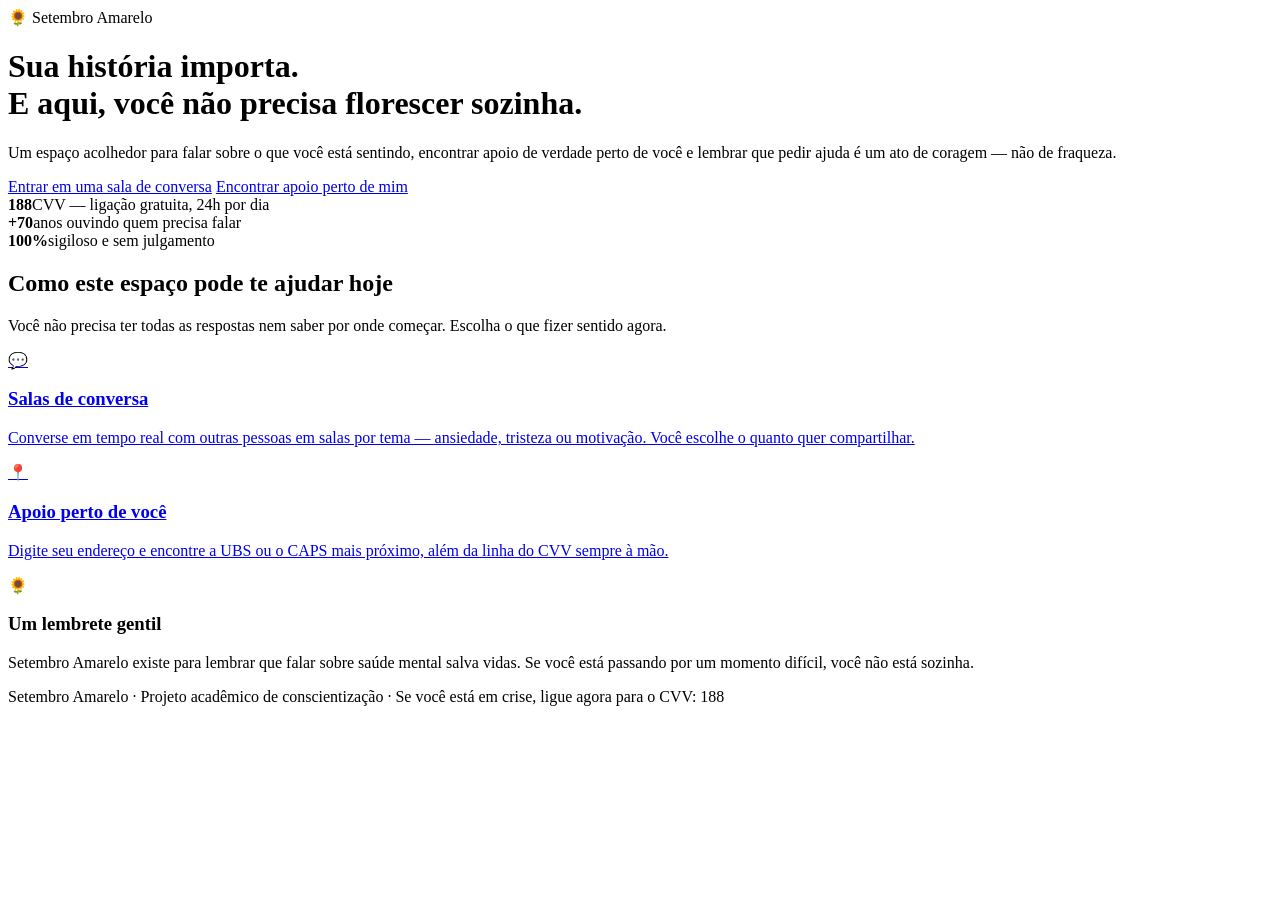
==== index.html @ db348ab6 "Upload dos arquivos no github" ====
<!DOCTYPE html>
<html lang="pt-BR">
<head>
<meta charset="UTF-8">
<meta name="viewport" content="width=device-width, initial-scale=1.0">
<title>Setembro Amarelo — Um espaço para florescer</title>
<link rel="preconnect" href="https://fonts.googleapis.com">
<link href="https://fonts.googleapis.com/css2?family=Fraunces:opsz,wght@9..144,500;9..144,600;9..144,700&family=Karla:wght@400;500;700&display=swap" rel="stylesheet">
<link rel="stylesheet" href="css/style.css">
</head>
<body>

<div id="navbar-root"></div>

<header class="hero">
  <div>
    <span class="hero__eyebrow">🌻 Setembro Amarelo</span>
    <h1>Sua história importa. <br>E aqui, você não precisa florescer sozinha.</h1>
    <p class="lead">Um espaço acolhedor para falar sobre o que você está sentindo, encontrar apoio de verdade perto de você e lembrar que pedir ajuda é um ato de coragem — não de fraqueza.</p>
    <div class="hero__actions">
      <a href="chats.html" class="btn btn--primary">Entrar em uma sala de conversa</a>
      <a href="ajuda.html" class="btn btn--secondary">Encontrar apoio perto de mim</a>
    </div>
  </div>
  <div class="hero__field" aria-hidden="true">
    <div class="sunflower"></div>
    <div class="sunflower"></div>
    <div class="sunflower"></div>
    <div class="sunflower"></div>
  </div>
</header>

<div class="divider-row" aria-hidden="true"></div>

<section class="stat-strip">
  <div class="stat"><b>188</b><span>CVV — ligação gratuita, 24h por dia</span></div>
  <div class="stat"><b>+70</b><span>anos ouvindo quem precisa falar</span></div>
  <div class="stat"><b>100%</b><span>sigiloso e sem julgamento</span></div>
</section>

<section class="section">
  <div class="section__head">
    <h2>Como este espaço pode te ajudar hoje</h2>
    <p>Você não precisa ter todas as respostas nem saber por onde começar. Escolha o que fizer sentido agora.</p>
  </div>
  <div class="cards-grid">
    <a href="chats.html" class="card card--link">
      <div class="card__icon">💬</div>
      <h3>Salas de conversa</h3>
      <p>Converse em tempo real com outras pessoas em salas por tema — ansiedade, tristeza ou motivação. Você escolhe o quanto quer compartilhar.</p>
    </a>
    <a href="ajuda.html" class="card card--link">
      <div class="card__icon">📍</div>
      <h3>Apoio perto de você</h3>
      <p>Digite seu endereço e encontre a UBS ou o CAPS mais próximo, além da linha do CVV sempre à mão.</p>
    </a>
    <div class="card">
      <div class="card__icon">🌻</div>
      <h3>Um lembrete gentil</h3>
      <p>Setembro Amarelo existe para lembrar que falar sobre saúde mental salva vidas. Se você está passando por um momento difícil, você não está sozinha.</p>
    </div>
  </div>
</section>

<footer class="footer">
  <p>Setembro Amarelo · Projeto acadêmico de conscientização · Se você está em crise, ligue agora para o CVV: 188</p>
</footer>

<div id="emergency-root"></div>

<script src="js/common.js"></script>
<script>renderNavbar('index.html');</script>
</body>
</html>
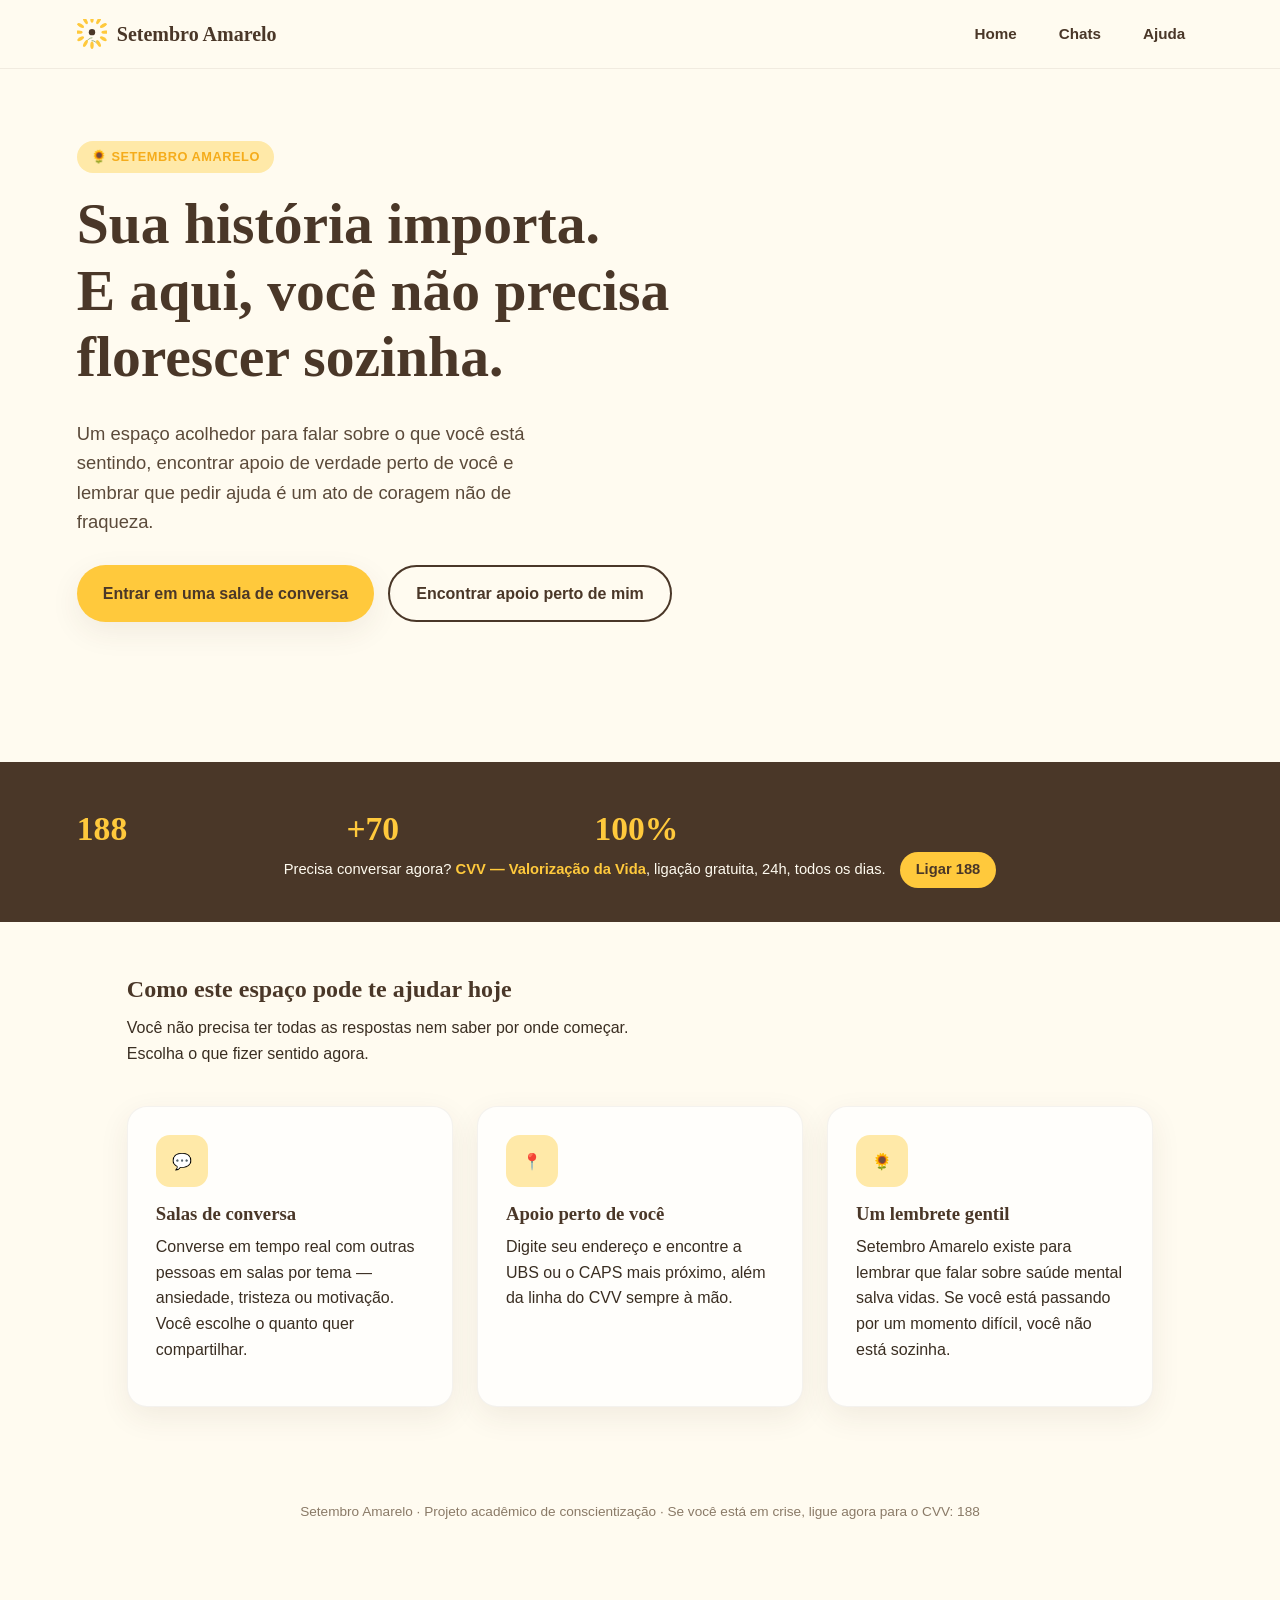
==== commit 5ec9a4f0: "Update links and text in index.html" ====
--- a/index.html
+++ b/index.html
@@ -6,7 +6,7 @@
 <title>Setembro Amarelo — Um espaço para florescer</title>
 <link rel="preconnect" href="https://fonts.googleapis.com">
 <link href="https://fonts.googleapis.com/css2?family=Fraunces:opsz,wght@9..144,500;9..144,600;9..144,700&family=Karla:wght@400;500;700&display=swap" rel="stylesheet">
-<link rel="stylesheet" href="css/style.css">
+<link rel="stylesheet" href="setembro-amarelo/css/style.css">
 </head>
 <body>
 
@@ -16,10 +16,10 @@
   <div>
     <span class="hero__eyebrow">🌻 Setembro Amarelo</span>
     <h1>Sua história importa. <br>E aqui, você não precisa florescer sozinha.</h1>
-    <p class="lead">Um espaço acolhedor para falar sobre o que você está sentindo, encontrar apoio de verdade perto de você e lembrar que pedir ajuda é um ato de coragem — não de fraqueza.</p>
+    <p class="lead">Um espaço acolhedor para falar sobre o que você está sentindo, encontrar apoio de verdade perto de você e lembrar que pedir ajuda é um ato de coragem não de fraqueza.</p>
     <div class="hero__actions">
-      <a href="chats.html" class="btn btn--primary">Entrar em uma sala de conversa</a>
-      <a href="ajuda.html" class="btn btn--secondary">Encontrar apoio perto de mim</a>
+      <a href="setembro-amarelo/htmls/chats.html" class="btn btn--primary">Entrar em uma sala de conversa</a>
+      <a href="setembro-amarelo/htmls/ajuda.html" class="btn btn--secondary">Encontrar apoio perto de mim</a>
     </div>
   </div>
   <div class="hero__field" aria-hidden="true">
@@ -44,12 +44,12 @@
     <p>Você não precisa ter todas as respostas nem saber por onde começar. Escolha o que fizer sentido agora.</p>
   </div>
   <div class="cards-grid">
-    <a href="chats.html" class="card card--link">
+    <a href="setembro-amarelo/htmls/chats.html" class="card card--link">
       <div class="card__icon">💬</div>
       <h3>Salas de conversa</h3>
       <p>Converse em tempo real com outras pessoas em salas por tema — ansiedade, tristeza ou motivação. Você escolhe o quanto quer compartilhar.</p>
     </a>
-    <a href="ajuda.html" class="card card--link">
+    <a href="setembro-amarelo/htmls/ajuda.html" class="card card--link">
       <div class="card__icon">📍</div>
       <h3>Apoio perto de você</h3>
       <p>Digite seu endereço e encontre a UBS ou o CAPS mais próximo, além da linha do CVV sempre à mão.</p>
@@ -68,7 +68,13 @@
 
 <div id="emergency-root"></div>
 
-<script src="js/common.js"></script>
-<script>renderNavbar('index.html');</script>
+<script src="setembro-amarelo/js/common.js"></script>
+<script>
+  renderNavbar('home', {
+    home: 'index.html',
+    chats: 'setembro-amarelo/htmls/chats.html',
+    ajuda: 'setembro-amarelo/htmls/ajuda.html',
+  });
+</script>
 </body>
 </html>
--- a/setembro-amarelo/css/style.css
+++ b/setembro-amarelo/css/style.css
@@ -0,0 +1,522 @@
+/* =========================================================
+   Setembro Amarelo — Design tokens
+   Paleta: amarelo-girassol, terra/miolo marrom, verde-folha,
+   coral suave para calor humano. Fundo creme, nunca branco puro.
+   ========================================================= */
+:root {
+  --sun-yellow: #FFC93C;
+  --sun-yellow-deep: #F5AC1B;
+  --petal-light: #FFE9A8;
+  --earth-brown: #4A3728;
+  --leaf-green: #7C9A5E;
+  --leaf-green-dark: #5C7A42;
+  --warm-coral: #FF8A65;
+  --cream: #FFFBF0;
+  --cream-deep: #FFF3D6;
+  --ink: #3A2E22;
+  --white: #FFFEFB;
+
+  --font-display: "Fraunces", Georgia, serif;
+  --font-body: "Karla", -apple-system, sans-serif;
+
+  --radius: 20px;
+  --shadow-soft: 0 10px 30px rgba(74, 55, 40, 0.08);
+}
+
+* { box-sizing: border-box; }
+
+html { scroll-behavior: smooth; }
+
+body {
+  margin: 0;
+  font-family: var(--font-body);
+  background: var(--cream);
+  color: var(--ink);
+  line-height: 1.6;
+  -webkit-font-smoothing: antialiased;
+}
+
+h1, h2, h3 {
+  font-family: var(--font-display);
+  font-weight: 600;
+  color: var(--earth-brown);
+  line-height: 1.15;
+  margin: 0 0 0.5em 0;
+}
+
+p { margin: 0 0 1em 0; }
+
+a { color: inherit; }
+
+img, svg { display: block; max-width: 100%; }
+
+button {
+  font-family: var(--font-body);
+  cursor: pointer;
+  border: none;
+}
+
+/* ---------- Navbar ---------- */
+.navbar {
+  position: sticky;
+  top: 0;
+  z-index: 100;
+  display: flex;
+  align-items: center;
+  justify-content: space-between;
+  padding: 18px 6vw;
+  background: rgba(255, 251, 240, 0.92);
+  backdrop-filter: blur(8px);
+  border-bottom: 1px solid rgba(74, 55, 40, 0.08);
+}
+
+.navbar__brand {
+  display: flex;
+  align-items: center;
+  gap: 10px;
+  font-family: var(--font-display);
+  font-weight: 700;
+  font-size: 1.25rem;
+  color: var(--earth-brown);
+  text-decoration: none;
+}
+
+.navbar__brand svg { width: 30px; height: 30px; }
+
+.navbar__links {
+  display: flex;
+  gap: 6px;
+  list-style: none;
+  margin: 0;
+  padding: 0;
+}
+
+.navbar__links a {
+  text-decoration: none;
+  padding: 10px 18px;
+  border-radius: 999px;
+  font-weight: 600;
+  font-size: 0.95rem;
+  color: var(--earth-brown);
+  transition: background 0.25s ease, color 0.25s ease;
+}
+
+.navbar__links a:hover { background: var(--petal-light); }
+
+.navbar__links a.active {
+  background: var(--sun-yellow);
+  color: var(--earth-brown);
+}
+
+/* ---------- Faixa fixa de emergência ---------- */
+.emergency-bar {
+  position: fixed;
+  bottom: 0;
+  left: 0;
+  right: 0;
+  z-index: 200;
+  background: var(--earth-brown);
+  color: var(--cream);
+  padding: 12px 6vw;
+  display: flex;
+  align-items: center;
+  justify-content: center;
+  gap: 14px;
+  flex-wrap: wrap;
+  font-size: 0.92rem;
+  text-align: center;
+}
+
+.emergency-bar strong { color: var(--sun-yellow); }
+
+.emergency-bar a.cvv-link {
+  background: var(--sun-yellow);
+  color: var(--earth-brown);
+  padding: 6px 16px;
+  border-radius: 999px;
+  font-weight: 700;
+  text-decoration: none;
+  white-space: nowrap;
+}
+
+body { padding-bottom: 64px; } /* espaço pra faixa fixa não cobrir conteúdo */
+
+/* ---------- Hero (Home) ---------- */
+.hero {
+  position: relative;
+  padding: 8vh 6vw 10vh;
+  display: grid;
+  grid-template-columns: 1.1fr 0.9fr;
+  gap: 40px;
+  align-items: center;
+  overflow: hidden;
+}
+
+.hero__eyebrow {
+  display: inline-flex;
+  align-items: center;
+  gap: 8px;
+  background: var(--petal-light);
+  color: var(--sun-yellow-deep);
+  font-weight: 700;
+  font-size: 0.8rem;
+  letter-spacing: 0.04em;
+  text-transform: uppercase;
+  padding: 6px 14px;
+  border-radius: 999px;
+  margin-bottom: 18px;
+}
+
+.hero h1 {
+  font-size: clamp(2.4rem, 5vw, 3.6rem);
+}
+
+.hero p.lead {
+  font-size: 1.15rem;
+  max-width: 46ch;
+  color: #5B4A3A;
+}
+
+.hero__actions {
+  display: flex;
+  gap: 14px;
+  margin-top: 28px;
+  flex-wrap: wrap;
+}
+
+.btn {
+  display: inline-flex;
+  align-items: center;
+  gap: 8px;
+  padding: 14px 26px;
+  border-radius: 999px;
+  font-weight: 700;
+  font-size: 1rem;
+  text-decoration: none;
+  transition: transform 0.2s ease, box-shadow 0.2s ease;
+}
+
+.btn:hover { transform: translateY(-2px); }
+
+.btn--primary {
+  background: var(--sun-yellow);
+  color: var(--earth-brown);
+  box-shadow: var(--shadow-soft);
+}
+
+.btn--secondary {
+  background: transparent;
+  color: var(--earth-brown);
+  border: 2px solid var(--earth-brown);
+}
+
+.btn--coral {
+  background: var(--warm-coral);
+  color: var(--white);
+  box-shadow: 0 10px 24px rgba(255, 138, 101, 0.35);
+}
+
+/* Girassol crescendo (elemento assinatura) */
+.hero__field {
+  position: relative;
+  height: 380px;
+  display: flex;
+  align-items: flex-end;
+  justify-content: center;
+  gap: 4px;
+}
+
+.sunflower {
+  transform-origin: bottom center;
+  animation: grow 1.1s cubic-bezier(.34,1.56,.64,1) both;
+}
+.sunflower:nth-child(1) { animation-delay: 0.05s; }
+.sunflower:nth-child(2) { animation-delay: 0.22s; }
+.sunflower:nth-child(3) { animation-delay: 0.4s; }
+.sunflower:nth-child(4) { animation-delay: 0.58s; }
+
+@keyframes grow {
+  from { transform: scaleY(0.15) scaleX(0.85); opacity: 0; }
+  to   { transform: scaleY(1) scaleX(1); opacity: 1; }
+}
+
+@media (prefers-reduced-motion: reduce) {
+  .sunflower { animation: none; }
+}
+
+/* Divisor decorativo com girassóis */
+.divider-row {
+  display: flex;
+  justify-content: center;
+  gap: 18px;
+  opacity: 0.55;
+  margin: 10px 0 40px;
+}
+.divider-row svg { width: 22px; height: 22px; }
+
+/* ---------- Seções gerais ---------- */
+.section {
+  padding: 6vh 6vw;
+  max-width: 1180px;
+  margin: 0 auto;
+}
+
+.section__head { max-width: 60ch; margin-bottom: 40px; }
+
+.cards-grid {
+  display: grid;
+  grid-template-columns: repeat(auto-fit, minmax(260px, 1fr));
+  gap: 24px;
+}
+
+.card {
+  background: var(--white);
+  border-radius: var(--radius);
+  padding: 28px;
+  box-shadow: var(--shadow-soft);
+  border: 1px solid rgba(74, 55, 40, 0.06);
+  transition: transform 0.25s ease, box-shadow 0.25s ease;
+}
+
+.card:hover { transform: translateY(-4px); box-shadow: 0 16px 34px rgba(74,55,40,0.12); }
+
+.card__icon {
+  width: 52px; height: 52px;
+  display: flex; align-items: center; justify-content: center;
+  background: var(--petal-light);
+  border-radius: 14px;
+  margin-bottom: 16px;
+}
+.card__icon svg { width: 28px; height: 28px; }
+
+.card--link {
+  display: block;
+  text-decoration: none;
+  color: inherit;
+}
+
+.stat-strip {
+  display: flex;
+  gap: 40px;
+  flex-wrap: wrap;
+  padding: 40px 6vw;
+  background: var(--earth-brown);
+  color: var(--cream);
+}
+.stat-strip .stat { min-width: 160px; }
+.stat-strip .stat b {
+  display: block;
+  font-family: var(--font-display);
+  font-size: 2.1rem;
+  color: var(--sun-yellow);
+}
+.stat-strip .stat span { font-size: 0.9rem; opacity: 0.85; }
+
+.footer {
+  padding: 40px 6vw;
+  text-align: center;
+  font-size: 0.85rem;
+  color: #8A7A67;
+}
+
+/* ---------- Página Chats ---------- */
+.rooms-grid {
+  display: grid;
+  grid-template-columns: repeat(auto-fit, minmax(240px, 1fr));
+  gap: 22px;
+}
+
+.room-card {
+  background: var(--white);
+  border-radius: var(--radius);
+  padding: 26px;
+  box-shadow: var(--shadow-soft);
+  border: 2px solid transparent;
+  text-align: left;
+  transition: border-color 0.2s ease, transform 0.2s ease;
+}
+.room-card:hover { transform: translateY(-3px); }
+.room-card[data-room="ansiedade"] { border-top: 6px solid var(--leaf-green); }
+.room-card[data-room="tristeza"]  { border-top: 6px solid var(--warm-coral); }
+.room-card[data-room="motivacao"] { border-top: 6px solid var(--sun-yellow); }
+
+.room-card__emoji { font-size: 2rem; margin-bottom: 10px; }
+.room-card__title { font-family: var(--font-display); font-size: 1.3rem; margin-bottom: 6px; }
+.room-card__desc { font-size: 0.92rem; color: #6B5A48; margin-bottom: 18px; }
+
+.disclaimer {
+  background: var(--cream-deep);
+  border: 1px dashed var(--sun-yellow-deep);
+  border-radius: 14px;
+  padding: 14px 18px;
+  font-size: 0.88rem;
+  color: #6B4E1C;
+  display: flex;
+  gap: 10px;
+  align-items: flex-start;
+  margin-bottom: 24px;
+}
+
+.chat-window {
+  display: none;
+  background: var(--white);
+  border-radius: var(--radius);
+  box-shadow: var(--shadow-soft);
+  overflow: hidden;
+  border: 1px solid rgba(74,55,40,0.08);
+}
+.chat-window.active { display: flex; flex-direction: column; height: 60vh; min-height: 420px; }
+
+.chat-window__header {
+  padding: 16px 22px;
+  background: var(--cream-deep);
+  display: flex;
+  align-items: center;
+  justify-content: space-between;
+}
+.chat-window__header h3 { margin: 0; font-size: 1.1rem; }
+.chat-window__back {
+  background: none; color: var(--earth-brown); font-weight: 700; font-size: 0.9rem;
+}
+
+.chat-messages {
+  flex: 1;
+  overflow-y: auto;
+  padding: 20px;
+  display: flex;
+  flex-direction: column;
+  gap: 10px;
+}
+
+.msg {
+  max-width: 75%;
+  padding: 10px 16px;
+  border-radius: 16px;
+  font-size: 0.93rem;
+  background: var(--cream-deep);
+  align-self: flex-start;
+}
+.msg.own { background: var(--sun-yellow); align-self: flex-end; }
+.msg .msg__meta { display: block; font-size: 0.72rem; opacity: 0.6; margin-bottom: 3px; font-weight: 700; }
+
+.chat-input-row {
+  display: flex;
+  gap: 10px;
+  padding: 14px;
+  border-top: 1px solid rgba(74,55,40,0.08);
+}
+.chat-input-row input[type="text"] {
+  flex: 1;
+  padding: 12px 16px;
+  border-radius: 999px;
+  border: 1px solid rgba(74,55,40,0.15);
+  font-family: var(--font-body);
+  font-size: 0.95rem;
+}
+.chat-input-row input:focus, .form-field input:focus, .form-field select:focus {
+  outline: 3px solid var(--sun-yellow-deep);
+  outline-offset: 1px;
+}
+
+.nickname-gate {
+  max-width: 420px;
+  margin: 40px auto;
+  background: var(--white);
+  border-radius: var(--radius);
+  padding: 32px;
+  box-shadow: var(--shadow-soft);
+  text-align: center;
+}
+.nickname-gate input {
+  width: 100%;
+  padding: 12px 16px;
+  border-radius: 12px;
+  border: 1px solid rgba(74,55,40,0.2);
+  margin: 16px 0;
+  font-size: 1rem;
+}
+
+/* ---------- Página Ajuda ---------- */
+.help-hero {
+  background: linear-gradient(135deg, var(--earth-brown), #5A4432);
+  color: var(--cream);
+  padding: 60px 6vw;
+  border-radius: 0 0 40px 40px;
+}
+.help-hero h1 { color: var(--cream); }
+.help-hero .cvv-card {
+  margin-top: 24px;
+  background: rgba(255,255,255,0.08);
+  border: 1px solid rgba(255,201,60,0.4);
+  border-radius: var(--radius);
+  padding: 24px 28px;
+  display: flex;
+  align-items: center;
+  gap: 20px;
+  flex-wrap: wrap;
+}
+.help-hero .cvv-card .cvv-number {
+  font-family: var(--font-display);
+  font-size: 2.4rem;
+  color: var(--sun-yellow);
+}
+
+.form-field { margin-bottom: 18px; }
+.form-field label { display: block; font-weight: 700; margin-bottom: 6px; font-size: 0.92rem; }
+.form-field input, .form-field select {
+  width: 100%;
+  padding: 13px 16px;
+  border-radius: 12px;
+  border: 1px solid rgba(74,55,40,0.2);
+  font-family: var(--font-body);
+  font-size: 1rem;
+  background: var(--white);
+}
+
+.locator-box {
+  background: var(--white);
+  border-radius: var(--radius);
+  padding: 30px;
+  box-shadow: var(--shadow-soft);
+  max-width: 640px;
+}
+
+.results-list { margin-top: 24px; display: flex; flex-direction: column; gap: 14px; }
+
+.result-card {
+  border: 1px solid rgba(74,55,40,0.1);
+  border-radius: 16px;
+  padding: 18px 20px;
+  display: flex;
+  justify-content: space-between;
+  align-items: center;
+  gap: 16px;
+  flex-wrap: wrap;
+  background: var(--cream);
+}
+.result-card .result-tag {
+  display: inline-block;
+  font-size: 0.72rem;
+  font-weight: 700;
+  padding: 3px 10px;
+  border-radius: 999px;
+  background: var(--leaf-green);
+  color: white;
+  margin-bottom: 6px;
+}
+.result-card .result-tag.ubs { background: var(--sun-yellow-deep); }
+.result-card .result-dist { font-weight: 700; color: var(--earth-brown); white-space: nowrap; }
+
+.status-msg { font-size: 0.9rem; margin-top: 10px; color: #6B5A48; }
+.status-msg.error { color: #B3401B; }
+
+.partners-list { display: grid; grid-template-columns: repeat(auto-fit, minmax(220px,1fr)); gap: 18px; }
+
+/* ---------- Responsivo ---------- */
+@media (max-width: 860px) {
+  .hero { grid-template-columns: 1fr; padding-top: 4vh; }
+  .hero__field { height: 220px; order: -1; }
+  .navbar__links { gap: 0; }
+  .navbar__links a { padding: 8px 12px; font-size: 0.85rem; }
+  .emergency-bar { font-size: 0.82rem; padding: 10px 4vw; }
+}
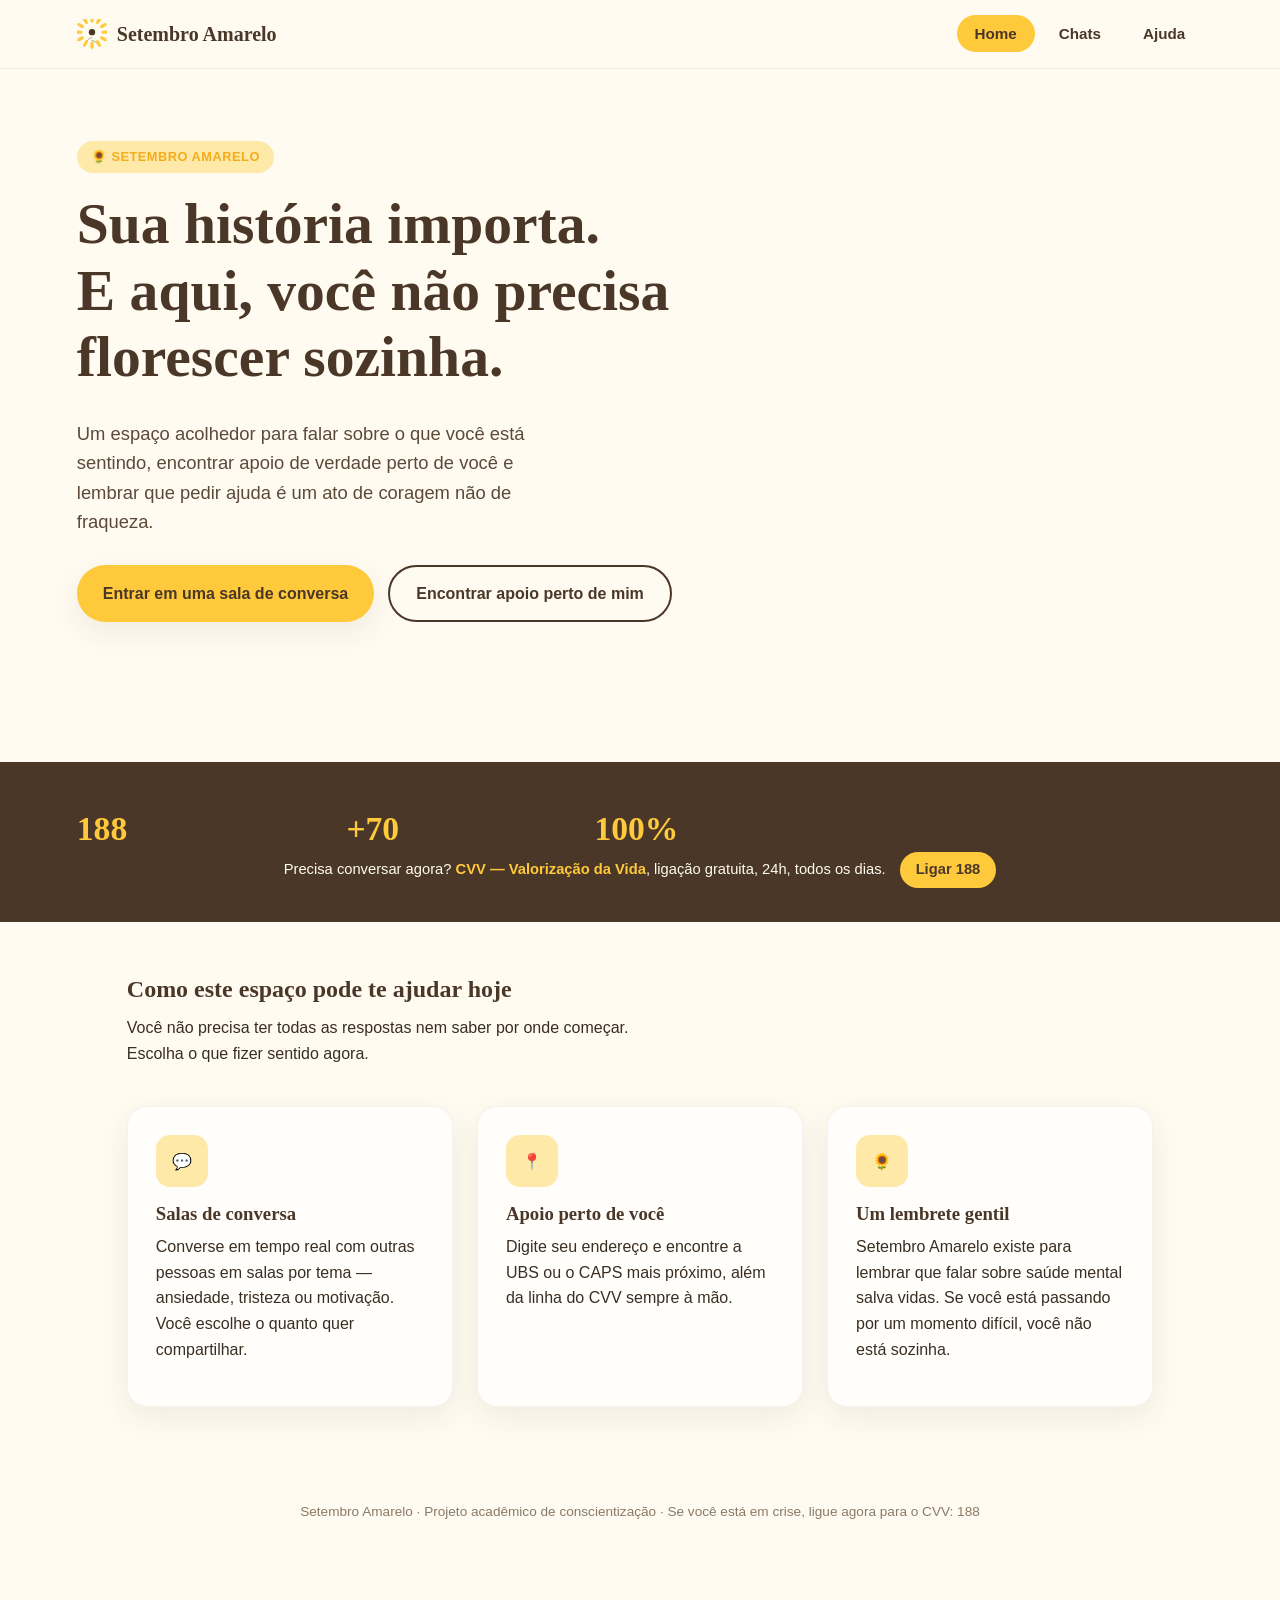
==== commit 1e58d0c6: "Update script source path for common.js" ====
--- a/index.html
+++ b/index.html
@@ -68,7 +68,7 @@
 
 <div id="emergency-root"></div>
 
-<script src="setembro-amarelo/js/common.js"></script>
+<script src="../setembro-amarelo/js/common.js"></script>
 <script>
   renderNavbar('home', {
     home: 'index.html',
